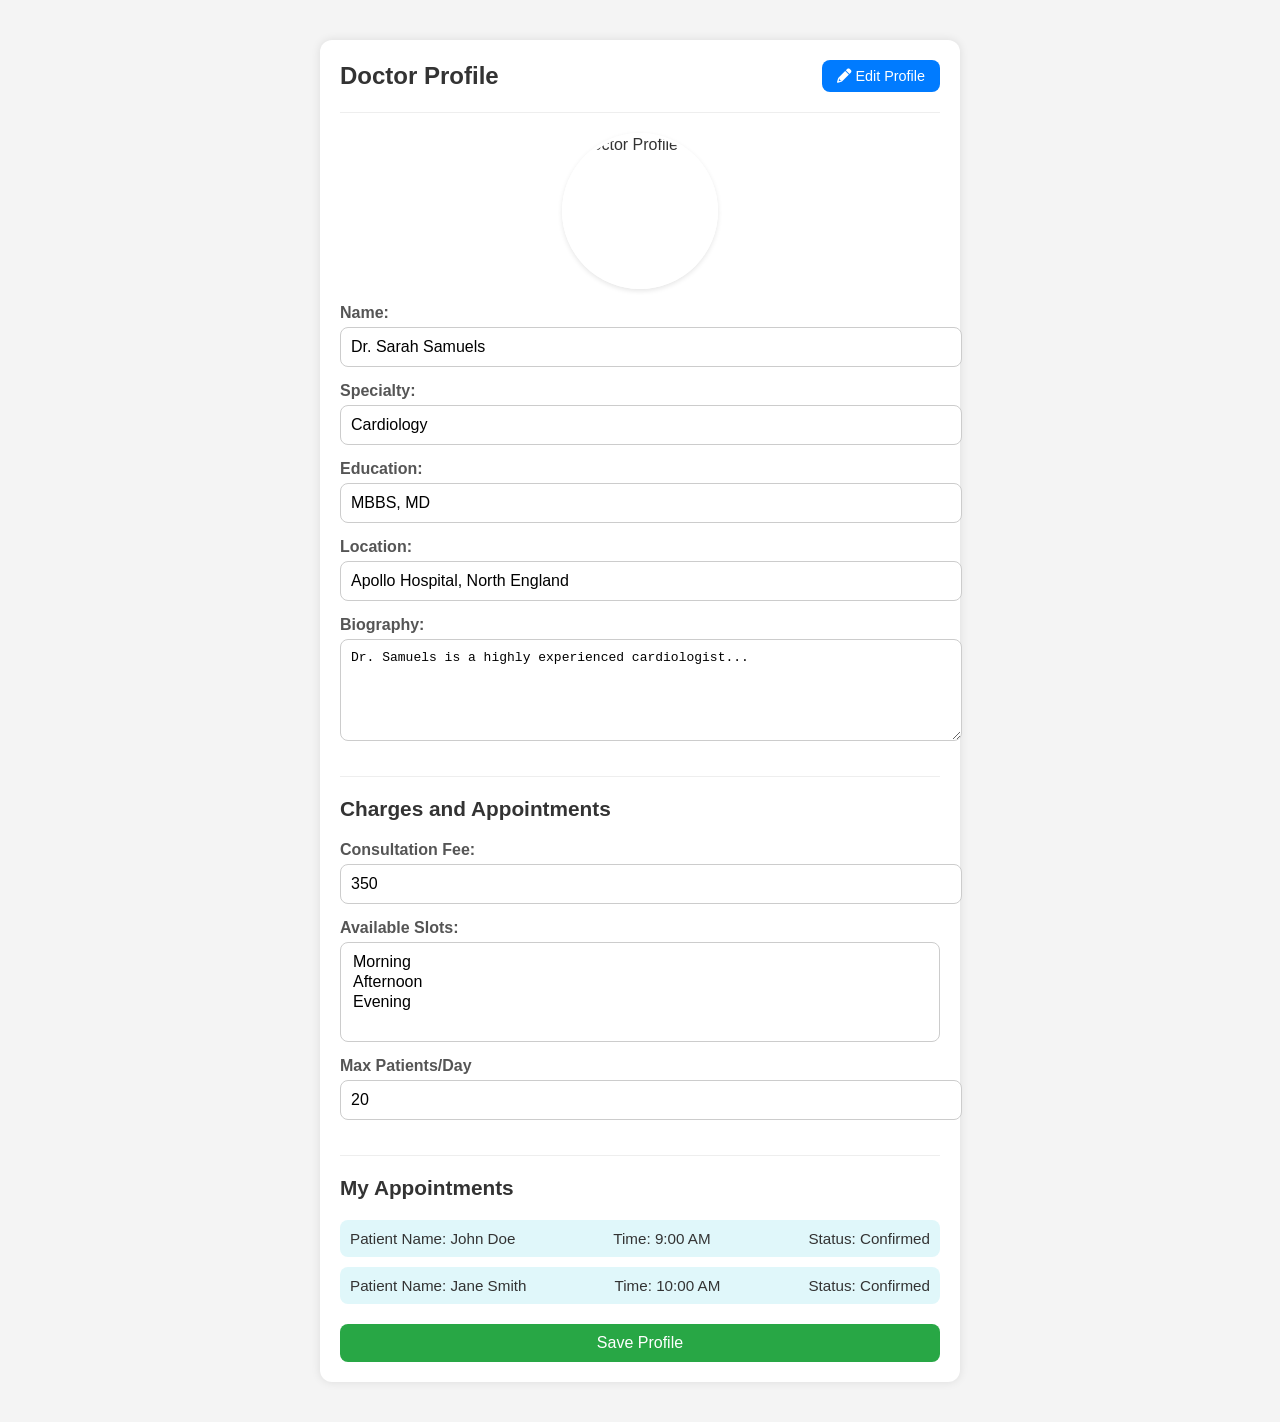
==== dprofie.html @ 98efc697 "Add files via upload" ====
<!DOCTYPE html>
<html lang="en">
<head>
    <meta charset="UTF-8">
    <meta name="viewport" content="width=device-width, initial-scale=1.0">
    <title>Doctor Profile</title>
    <link rel="stylesheet" href="dprofie.css">
    <link rel="stylesheet" href="https://cdnjs.cloudflare.com/ajax/libs/font-awesome/6.0.0-beta3/css/all.min.css">
</head>
<body>
    <div class="doctor-profile-container">
        <header class="profile-header">
            <h1>Doctor Profile</h1>
            <button class="edit-profile-button"><i class="fas fa-pencil-alt"></i> Edit Profile</button>
        </header>

        <section class="doctor-info">
            <div class="doctor-profile-picture">
                <img src="doctor_profile.jpg" alt="Doctor Profile">
                <button class="change-picture-button"><i class="fas fa-camera"></i> Change Picture</button>
            </div>
            <div class="doctor-details">
                <div class="detail-row">
                    <label for="name">Name:</label>
                    <input type="text" id="name" value="Dr. Sarah Samuels">
                </div>
                <div class="detail-row">
                    <label for="specialty">Specialty:</label>
                    <input type="text" id="specialty" value="Cardiology">
                </div>
                <div class="detail-row">
                    <label for="education">Education:</label>
                    <input type="text" id="education" value="MBBS, MD">
                </div>
                <div class="detail-row">
                    <label for="location">Location:</label>
                    <input type="text" id="location" value="Apollo Hospital, North England">
                </div>
                <div class="detail-row">
                    <label for="bio">Biography:</label>
                    <textarea id="bio">Dr. Samuels is a highly experienced cardiologist...</textarea>
                </div>
            </div>
        </section>

        <section class="charges-and-appointments">
            <h2>Charges and Appointments</h2>
            <div class="detail-row">
                <label for="consultation-fee">Consultation Fee:</label>
                <input type="number" id="consultation-fee" value="350">
            </div>
            <div class="detail-row">
                <label for="appointment-slots">Available Slots:</label>
                 <select id="appointment-slots" multiple>
                    <option value="morning">Morning</option>
                    <option value="afternoon">Afternoon</option>
                    <option value="evening">Evening</option>
                </select>
            </div>
            <div class="detail-row">
                 <label for="max-patients">Max Patients/Day</label>
                 <input type="number" id="max-patients" value="20">
            </div>
        </section>
          <section class="my-appointments">
            <h2>My Appointments</h2>
            <ul class="appointment-list">
                <li class="appointment-item">
                    <span class="patient-name">Patient Name: John Doe</span>
                    <span class="appointment-time">Time: 9:00 AM</span>
                    <span class="appointment-status">Status: Confirmed</span>
                </li>
                <li class="appointment-item">
                    <span class="patient-name">Patient Name: Jane Smith</span>
                    <span class="appointment-time">Time: 10:00 AM</span>
                     <span class="appointment-status">Status: Confirmed</span>
                </li>
                </ul>
        </section>

        <button class="save-profile-button">Save Profile</button>
    </div>

    <script src="script.js"></script>
</body>
</html>
---- dprofie.css ----
body {
    font-family: sans-serif;
    margin: 0;
    padding: 20px;
    background-color: #f4f4f4;
    color: #333;
}

.doctor-profile-container {
    max-width: 600px;
    margin: 20px auto;
    background-color: #fff;
    border-radius: 12px;
    box-shadow: 0 0 10px rgba(0, 0, 0, 0.1);
    padding: 20px;
}

.profile-header {
    display: flex;
    justify-content: space-between;
    align-items: center;
    padding-bottom: 20px;
    border-bottom: 1px solid #eee;
    margin-bottom: 20px;
}

.profile-header h1 {
    margin: 0;
    font-size: 1.5em;
}

.edit-profile-button {
    background-color: #007bff;
    color: white;
    border: none;
    border-radius: 8px;
    padding: 8px 15px;
    font-size: 0.9em;
    cursor: pointer;
    outline: none;
    transition: background-color 0.3s ease;
}

.edit-profile-button:hover {
    background-color: #0056b3;
}

.doctor-info {
    display: flex;
    flex-direction: column;
    align-items: center;
    padding-bottom: 20px;
    border-bottom: 1px solid #eee;
    margin-bottom: 20px;
}

.doctor-profile-picture {
    position: relative;
    width: 150px;
    height: 150px;
    border-radius: 50%;
    overflow: hidden;
    margin-bottom: 15px;
    border: 3px solid #fff;
    box-shadow: 0 2px 5px rgba(0, 0, 0, 0.1);
}

.doctor-profile-picture img {
    width: 100%;
    height: 100%;
    object-fit: cover;
}

.change-picture-button {
    position: absolute;
    bottom: 0;
    left: 0;
    width: 100%;
    background-color: rgba(0, 0, 0, 0.6);
    color: white;
    padding: 8px;
    font-size: 0.9em;
    border: none;
    cursor: pointer;
    border-radius: 0 0 50% 50%;
    opacity: 0;
    transition: opacity 0.3s ease;
}

.doctor-profile-picture:hover .change-picture-button {
    opacity: 1;
}

.change-picture-button i {
    margin-right: 5px;
}


.doctor-details {
    width: 100%;
}

.detail-row {
    display: flex;
    flex-direction: column;
    margin-bottom: 15px;
    text-align: left;
}

.detail-row label {
    font-weight: bold;
    margin-bottom: 5px;
    color: #555;
    display: block;
}

.detail-row input, .detail-row textarea, .detail-row select {
    width: 100%;
    padding: 10px;
    border: 1px solid #ccc;
    border-radius: 8px;
    font-size: 1em;
    outline: none;
}

.detail-row textarea {
    resize: vertical;
    min-height: 80px;
}

.detail-row input:focus,  .detail-row select:focus{
    border-color: #007bff;
     box-shadow: 0 0 0 3px rgba(0, 123, 255, 0.1);
}
#appointment-slots{
    height: 100px;
}

.charges-and-appointments {
    padding-bottom: 20px;
    border-bottom: 1px solid #eee;
    margin-bottom: 20px;
}

.charges-and-appointments h2 {
    margin-top: 0;
    margin-bottom: 20px;
    font-size: 1.3em;
}
.my-appointments{
    margin-bottom: 20px;
}

.my-appointments h2{
    margin-top: 0;
    margin-bottom: 20px;
     font-size: 1.3em;
}

.appointment-list{
    list-style: none;
    padding: 0;
    margin: 0;
}
.appointment-item{
    background-color: #e0f7fa;
    padding: 10px;
    margin-bottom: 10px;
    border-radius: 8px;
    display: flex;
    justify-content: space-between;
    font-size: 0.95em;
}

.save-profile-button {
    background-color: #28a745;
    color: white;
    border: none;
    border-radius: 8px;
    padding: 10px 20px;
    font-size: 1em;
    cursor: pointer;
    outline: none;
    transition: background-color 0.3s ease;
    width: 100%;
}

.save-profile-button:hover {
    background-color: #218838;
}

/* Responsive Design */
@media (max-width: 480px) {
    .doctor-profile-container {
        padding: 15px;
    }

    .profile-header {
        flex-direction: column;
        text-align: center;
    }

    .profile-header h1 {
        font-size: 1.2em;
        margin-bottom: 10px;
    }

    .doctor-info {
        flex-direction: column;
        align-items: center;
    }

    .doctor-profile-picture {
        width: 120px;
        height: 120px;
        margin-bottom: 15px;
    }
    .doctor-details{
        width: 100%;
    }
}
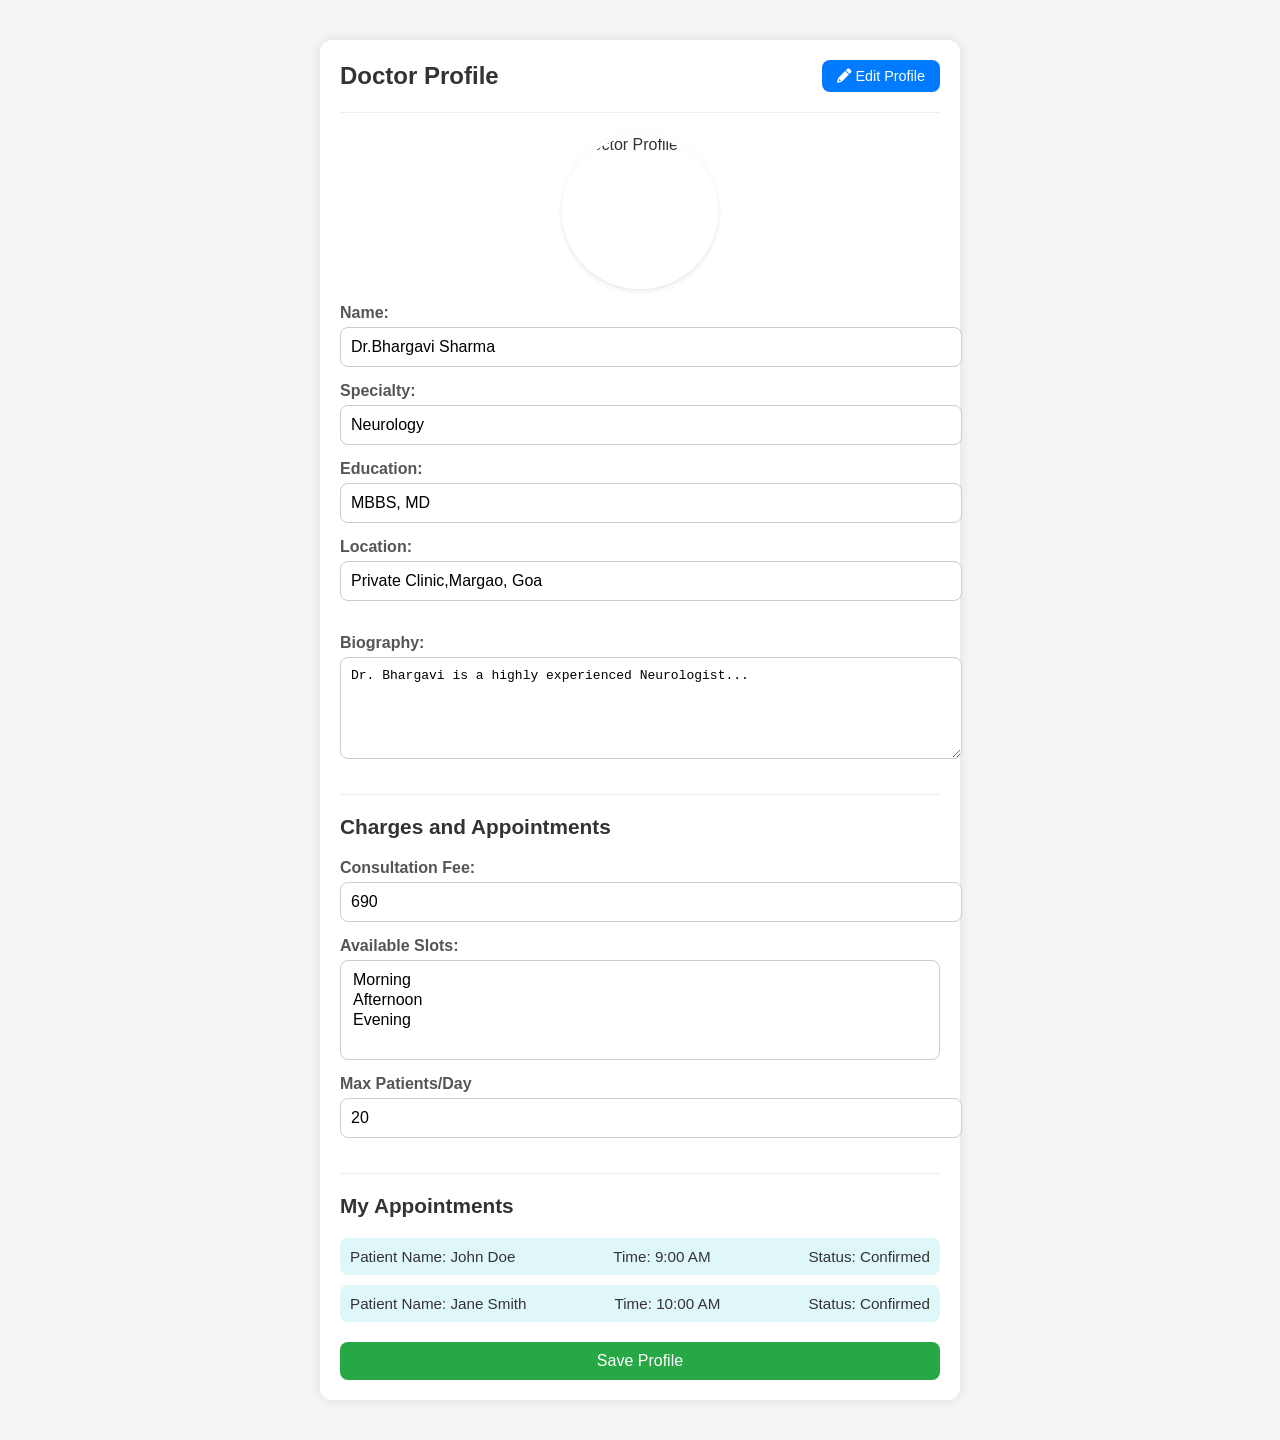
==== commit ff735f55: "Update dprofie.html" ====
--- a/dprofie.html
+++ b/dprofie.html
@@ -16,17 +16,17 @@
 
         <section class="doctor-info">
             <div class="doctor-profile-picture">
-                <img src="doctor_profile.jpg" alt="Doctor Profile">
+                <img src="Bhargavi.jpg" alt="Doctor Profile">
                 <button class="change-picture-button"><i class="fas fa-camera"></i> Change Picture</button>
             </div>
             <div class="doctor-details">
                 <div class="detail-row">
                     <label for="name">Name:</label>
-                    <input type="text" id="name" value="Dr. Sarah Samuels">
+                    <input type="text" id="name" value="Dr.Bhargavi Sharma">
                 </div>
                 <div class="detail-row">
                     <label for="specialty">Specialty:</label>
-                    <input type="text" id="specialty" value="Cardiology">
+                    <input type="text" id="specialty" value="Neurology">
                 </div>
                 <div class="detail-row">
                     <label for="education">Education:</label>
@@ -34,11 +34,11 @@
                 </div>
                 <div class="detail-row">
                     <label for="location">Location:</label>
-                    <input type="text" id="location" value="Apollo Hospital, North England">
+                    <input type="text" id="location" value="Private Clinic,Margao, Goa"><br>
                 </div>
                 <div class="detail-row">
                     <label for="bio">Biography:</label>
-                    <textarea id="bio">Dr. Samuels is a highly experienced cardiologist...</textarea>
+                    <textarea id="bio">Dr. Bhargavi is a highly experienced Neurologist...</textarea>
                 </div>
             </div>
         </section>
@@ -47,7 +47,7 @@
             <h2>Charges and Appointments</h2>
             <div class="detail-row">
                 <label for="consultation-fee">Consultation Fee:</label>
-                <input type="number" id="consultation-fee" value="350">
+                <input type="number" id="consultation-fee" value="690">
             </div>
             <div class="detail-row">
                 <label for="appointment-slots">Available Slots:</label>
@@ -83,4 +83,4 @@
 
     <script src="script.js"></script>
 </body>
-</html>+</html>
